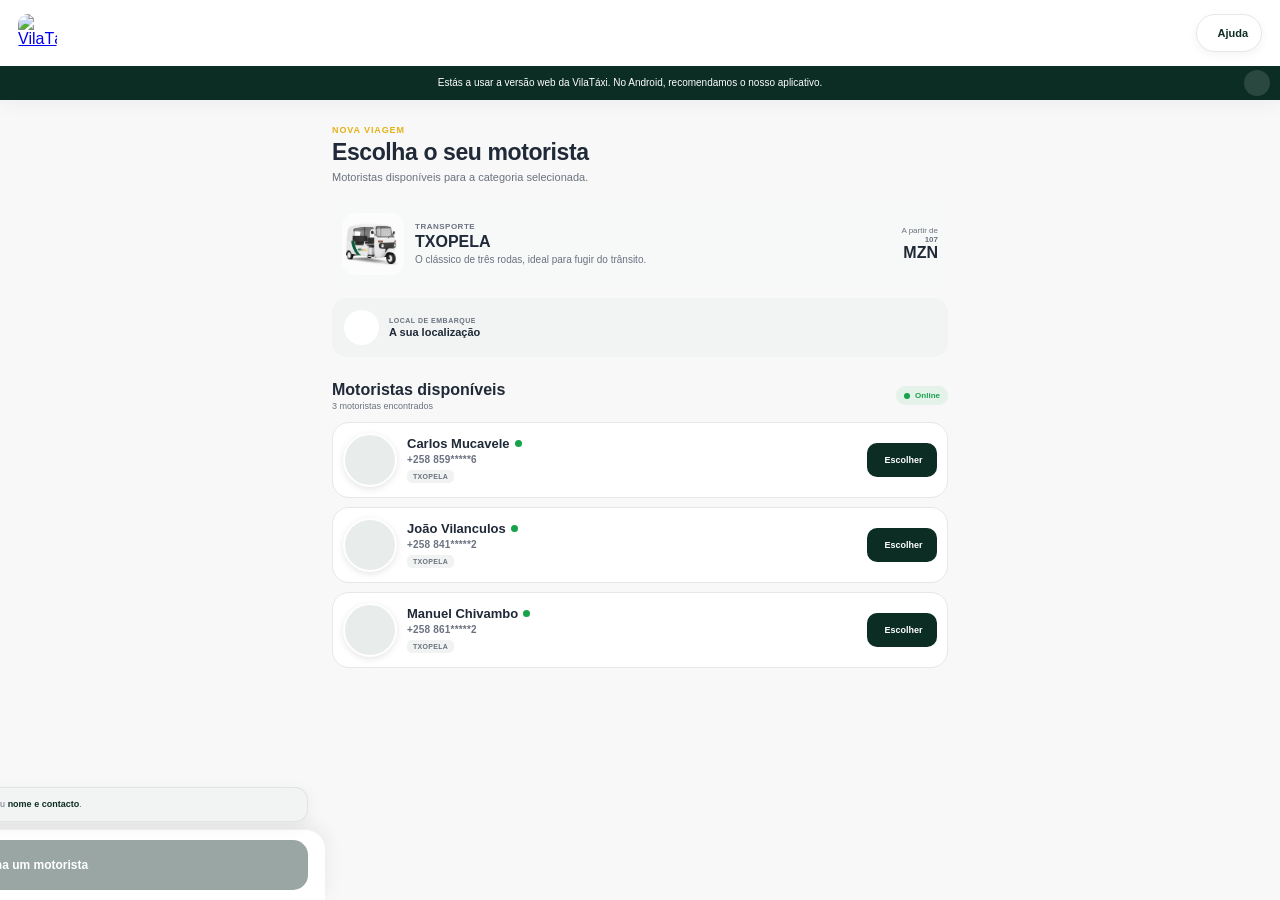
==== viagem/index.html @ b9bf46be "Create index.html" ====
<!DOCTYPE html>
<html lang="pt">

<head>

    <meta charset="UTF-8">

    <meta
        name="viewport"
        content="width=device-width, initial-scale=1.0, viewport-fit=cover"
    >

    <title>VilaTáxi - Escolher motorista</title>

    <!-- Satoshi -->
    <link
        href="https://api.fontshare.com/v2/css?f[]=satoshi@400,500,700,900&display=swap"
        rel="stylesheet"
    >
    

    <!-- Flaticon -->
    <link
        rel="stylesheet"
        href="https://cdn.jsdelivr.net/npm/@flaticon/flaticon-uicons@3.3.1/css/all/all.min.css"
    >

    <!-- CSS -->
    <link
        rel="stylesheet"
        href="pedirviagem.css"
    >
    
    <link rel="stylesheet" href="styles/transporte.css">
    <link rel="stylesheet" href="styles/aviso.css">

</head>

<body>

    <!-- ==========================================
         CABEÇALHO
    ========================================== -->

    <header class="navbar">

        <div class="nav-container">

            <a
                href="../index.html"
                class="logo"
                aria-label="VilaTáxi"
            >

                <img
                    src="https://i.supaimg.com/0c2919e9-36a7-40d3-ba4e-45bbb4658911/ccfa45b3-053c-4692-838f-c1f5b3a92fce.png"
                    alt="VilaTáxi"
                >

            </a>


            <!-- Ajuda -->

            <button
                id="helpButton"
                class="header-action"
                type="button"
                aria-label="Ajuda"
            >

                <i class="fi fi-rr-interrogation"></i>

                <span>Ajuda</span>

            </button>

        </div>


        <!-- ======================================
             AVISO IOS
        ====================================== -->

        <div
            class="ios-notice"
            id="iosNotice"
        >

            <i class="fi fi-rr-mobile"></i>

            <span>
                Estás a usar a versão web da VilaTáxi.
                No Android, recomendamos o nosso aplicativo.
            </span>


            <button
                id="closeIosNotice"
                class="close-notice"
                type="button"
                aria-label="Fechar aviso"
            >

                <i class="fi fi-rr-cross-small"></i>

            </button>

        </div>

    </header>


    <!-- ==========================================
         CONTEÚDO
    ========================================== -->

    <main class="drivers-page">

        <div class="page-container">

            <!-- ==================================
                 CABEÇALHO DA LISTA
            ================================== -->

            <section class="page-heading">

                <div>

                    <span class="page-label">
                        NOVA VIAGEM
                    </span>

                    <h1>
                        Escolha o seu motorista
                    </h1>

                    <p id="categoryDescription">
                        Motoristas disponíveis para a categoria selecionada.
                    </p>

                </div>

            </section>


            <!-- ==================================
                 TRANSPORTE
            ================================== -->

            <div class="vehicle-card">

                <img
                    id="vehicleImage"
                    class="vehicle-image"
                    src=""
                    alt="Transporte"
                >


                <div class="vehicle-info">

                    <span class="vehicle-label">
                        TRANSPORTE
                    </span>

                    <h2 id="vehicleName">
                        —
                    </h2>

                    <p id="vehicleDescription">
                        —
                    </p>

                </div>


                <div class="vehicle-price">

                    <span>
                        A partir de
                    </span>

                    <strong>

                        <span id="vehiclePrice">
                            —
                        </span>

                        MZN

                    </strong>

                </div>

            </div>


            <!-- ==================================
                 LOCALIZAÇÃO
            ================================== -->

            <section class="location-card">

                <div class="location-icon">

                    <i class="fi fi-rr-marker"></i>

                </div>


                <div>

                    <span>
                        LOCAL DE EMBARQUE
                    </span>

                    <strong>
                        A sua localização
                    </strong>

                </div>

            </section>


            <!-- ==================================
                 MOTORISTAS
            ================================== -->

            <section class="drivers-section">

                <div class="section-title">

                    <div>

                        <h2>
                            Motoristas disponíveis
                        </h2>

                        <p id="driverCount">
                            0 motoristas encontrados
                        </p>

                    </div>

                    <span class="online-indicator">

                        <i></i>

                        Online

                    </span>

                </div>


                <div
                    id="driversList"
                    class="drivers-list"
                ></div>

            </section>

        </div>


        <!-- ======================================
             BOTTOM ACTIONS
        ====================================== -->

        <div class="bottom-actions">
            
            <!-- Aviso de privacidade -->
<div class="driver-notice">

    <i class="fi fi-rr-shield-check"></i>

    <span>
        Ao clicar em <strong>Continuar</strong>, o motorista será
        notificado e terá acesso ao seu <strong>nome e contacto</strong>.
    </span>

</div>

            <!-- Promoções -->

            <button
                id="promotionButton"
                class="promotion-button"
                type="button"
                aria-label="Promoções"
            >

                <i class="fi fi-rr-badge-percent"></i>

            </button>


            <!-- Continuar -->

            <button
                id="continueButton"
                class="request-button"
                type="button"
                disabled
            >

                <span>
                    Escolha um motorista
                </span>

                <i class="fi fi-rr-arrow-small-right"></i>

            </button>

        </div>

    </main>


    <!-- ==========================================
         MODAL DE PROMOÇÕES
    ========================================== -->

    <div
        id="promotionModal"
        class="modal-overlay"
        aria-hidden="true"
    >

        <div class="promotion-modal">

            <button
                id="closePromotion"
                class="modal-close"
                type="button"
                aria-label="Fechar"
            >

                <i class="fi fi-rr-cross-small"></i>

            </button>


            <div class="promotion-icon">

                <i class="fi fi-rr-badge-percent"></i>

            </div>


            <h2>
                Promoções
            </h2>


            <p>
                Não temos promoções disponíveis no momento.
            </p>


            <button
                id="promotionOk"
                class="modal-button"
                type="button"
            >

                Entendido

            </button>

        </div>

    </div>


    <!-- ==========================================
         MODAL DE AJUDA
    ========================================== -->

    <div
        id="helpModal"
        class="modal-overlay"
        aria-hidden="true"
    >

        <div class="promotion-modal">

            <button
                id="closeHelp"
                class="modal-close"
                type="button"
                aria-label="Fechar"
            >

                <i class="fi fi-rr-cross-small"></i>

            </button>


            <div class="help-icon">

                <i class="fi fi-rr-interrogation"></i>

            </div>


            <h2>
                Precisa de ajuda?
            </h2>


            <p>
                Escolha um motorista disponível para continuar
                com o pedido da sua viagem.
            </p>


            <button
                id="helpOk"
                class="modal-button"
                type="button"
            >

                Entendido

            </button>

        </div>

    </div>


    <!-- JavaScript -->

    <script
        src="pedirviagem.js"
    ></script>

</body>

  </html>
---- viagem/pedirviagem.css ----
/* ==========================================
   VARIÁVEIS
========================================== */

:root {

    --primary-green: #0C2D24;
    --primary-green-light: #123B2E;

    --accent-yellow: #E5B218;

    --background: #F7F8F7;

    --card-bg: #FFFFFF;

    --text-dark: #1F2937;

    --text-muted: #6B7280;

    --border-color: #E5E7EB;

    --success: #16A34A;

}


/* ==========================================
   RESET
========================================== */

* {

    box-sizing: border-box;

    margin: 0;
    padding: 0;

    font-family:
        'Satoshi',
        -apple-system,
        BlinkMacSystemFont,
        sans-serif;

    -webkit-tap-highlight-color: transparent;

}


html,
body {

    width: 100%;
    min-height: 100%;

}


body {

    background:
        var(--background);

    color:
        var(--text-dark);

}


/* ==========================================
   HEADER
========================================== */

.navbar {

    position: fixed;

    top: 0;
    left: 0;

    width: 100%;

    z-index: 1000;

    background:
        rgba(255,255,255,.96);

    backdrop-filter:
        blur(18px);

    -webkit-backdrop-filter:
        blur(18px);

    box-shadow:
        0 3px 18px rgba(0,0,0,.05);

}


.nav-container {

    height: 66px;

    padding:
        10px 18px;

    display: flex;

    align-items: center;

    justify-content: space-between;

}


.logo {

    display: flex;

    align-items: center;

}


.logo img {

    width: 39px;
    height: 39px;

    object-fit: cover;

    border-radius: 10px;

}


/* ==========================================
   BOTÃO AJUDA
========================================== */

.header-action {

    height: 38px;

    padding:
        0 13px;

    border:
        1px solid var(--border-color);

    border-radius: 20px;

    background:
        #fff;

    color:
        var(--primary-green);

    display: flex;

    align-items: center;

    justify-content: center;

    gap: 7px;

    font-size: 11px;

    font-weight: 800;

    box-shadow:
        0 3px 10px rgba(0,0,0,.05);

    cursor: pointer;

}


.header-action i {

    font-size: 15px;

}


/* ==========================================
   AVISO IOS
========================================== */

.ios-notice {

    position: relative;

    min-height: 34px;

    width: 100%;

    padding:
        7px 43px 7px 15px;

    display: flex;

    align-items: center;

    justify-content: center;

    gap: 8px;

    background:
        var(--primary-green);

    color:
        #fff;

    font-size: 10px;

    line-height: 1.35;

    text-align: center;

}


.close-notice {

    position: absolute;

    right: 10px;

    top: 50%;

    transform:
        translateY(-50%);

    width: 26px;
    height: 26px;

    border: none;

    border-radius: 50%;

    background:
        rgba(255,255,255,.13);

    color:
        #fff;

    display: flex;

    align-items: center;
    justify-content: center;

    font-size: 16px;

    cursor: pointer;

}


/* ==========================================
   PÁGINA
========================================== */

.drivers-page {

    min-height: 100vh;

    padding-top: 120px;

    padding-bottom:
        calc(92px + env(safe-area-inset-bottom));

}


.page-container {

    width: 100%;

    max-width: 700px;

    margin:
        0 auto;

    padding:
        0 17px;

}


/* ==========================================
   TÍTULO
========================================== */

.page-heading {

    margin-bottom: 17px;

}


.page-label {

    display: block;

    color:
        var(--accent-yellow);

    font-size: 9px;

    font-weight: 900;

    letter-spacing: .9px;

    margin-bottom: 4px;

}


.page-heading h1 {

    font-size: 23px;

    line-height: 1.15;

    font-weight: 900;

    letter-spacing: -.4px;

}


.page-heading p {

    margin-top: 5px;

    color:
        var(--text-muted);

    font-size: 11px;

    line-height: 1.4;

}


/* ==========================================
   CATEGORIA
========================================== */

.category-card {

    width: 100%;

    min-height: 72px;

    padding: 10px 12px;

    background:
        var(--card-bg);

    border-radius: 17px;

    display: flex;

    align-items: center;

    gap: 11px;

    margin-bottom: 10px;

}


.category-icon {

    width: 48px;
    height: 48px;

    flex-shrink: 0;

    border-radius: 14px;

    background:
        rgba(12,45,36,.08);

    color:
        var(--primary-green);

    display: flex;

    align-items: center;
    justify-content: center;

}


.category-icon i {

    font-size: 21px;

}


.category-info {

    flex: 1;

}


.category-info span {

    display: block;

    color:
        var(--text-muted);

    font-size: 7px;

    font-weight: 900;

    letter-spacing: .6px;

}


.category-info strong {

    display: block;

    margin-top: 3px;

    font-size: 14px;

    font-weight: 900;

}


.category-check {

    width: 27px;
    height: 27px;

    border-radius: 50%;

    background:
        rgba(22,163,74,.10);

    color:
        var(--success);

    display: flex;

    align-items: center;
    justify-content: center;

    font-size: 12px;

}


/* ==========================================
   LOCALIZAÇÃO
========================================== */

.location-card {

    display: flex;

    align-items: center;

    gap: 10px;

    min-height: 59px;

    padding:
        10px 12px;

    background:
        #F1F4F2;

    border-radius: 15px;

    margin-bottom: 24px;

}


.location-icon {

    width: 35px;
    height: 35px;

    flex-shrink: 0;

    border-radius: 50%;

    background:
        #fff;

    color:
        var(--primary-green);

    display: flex;

    align-items: center;
    justify-content: center;

}


.location-icon i {

    font-size: 13px;

}


.location-card span {

    display: block;

    font-size: 7px;

    color:
        var(--text-muted);

    font-weight: 900;

    letter-spacing: .5px;

}


.location-card strong {

    display: block;

    margin-top: 2px;

    font-size: 11px;

    font-weight: 800;

}


/* ==========================================
   TÍTULO DA LISTA
========================================== */

.drivers-section {

    width: 100%;

}


.section-title {

    display: flex;

    align-items: center;

    justify-content: space-between;

    margin-bottom: 11px;

}


.section-title h2 {

    font-size: 16px;

    font-weight: 900;

}


.section-title p {

    margin-top: 2px;

    font-size: 9px;

    color:
        var(--text-muted);

}


.online-indicator {

    display: flex;

    align-items: center;

    gap: 5px;

    padding:
        5px 8px;

    border-radius: 20px;

    background:
        rgba(22,163,74,.08);

    color:
        var(--success);

    font-size: 8px;

    font-weight: 900;

}


.online-indicator i {

    width: 6px;
    height: 6px;

    border-radius: 50%;

    background:
        var(--success);

}


/* ==========================================
   LISTA MOTORISTAS
========================================== */

.drivers-list {

    display: flex;

    flex-direction: column;

    gap: 9px;

}


/* ==========================================
   CARD MOTORISTA
========================================== */

.driver-card {

    width: 100%;

    min-height: 76px;

    padding:
        10px;

    background:
        var(--card-bg);

    border:
        1px solid var(--border-color);

    border-radius: 17px;

    display: flex;

    align-items: center;

    gap: 10px;

    transition:
        border-color .2s ease,
        transform .15s ease,
        box-shadow .2s ease;

}


.driver-card.selected {

    border:
        2px solid var(--primary-green);

    box-shadow:
        0 5px 18px rgba(12,45,36,.09);

}


.driver-card:active {

    transform:
        scale(.99);

}


/* ==========================================
   AVATAR
========================================== */

.driver-avatar {

    width: 54px;
    height: 54px;

    flex-shrink: 0;

    border-radius: 50%;

    object-fit: cover;

    background:
        #E8ECEA;

    border:
        2px solid #fff;

    box-shadow:
        0 2px 7px rgba(0,0,0,.10);

}


/* ==========================================
   DADOS DO MOTORISTA
========================================== */

.driver-info {

    min-width: 0;

    flex: 1;

}


.driver-name-row {

    display: flex;

    align-items: center;

    gap: 5px;

}


.driver-name {

    font-size: 13px;

    font-weight: 900;

    white-space: nowrap;

    overflow: hidden;

    text-overflow: ellipsis;

}


.driver-status {

    width: 7px;
    height: 7px;

    flex-shrink: 0;

    border-radius: 50%;

    background:
        var(--success);

}


.driver-phone {

    margin-top: 3px;

    color:
        var(--text-muted);

    font-size: 10px;

    font-weight: 600;

    letter-spacing: .2px;

}


.driver-category {

    display: inline-block;

    margin-top: 4px;

    padding:
        3px 6px;

    border-radius: 5px;

    background:
        #F1F3F2;

    color:
        var(--text-muted);

    font-size: 7px;

    font-weight: 900;

    letter-spacing: .3px;

}


/* ==========================================
   BOTÃO ESCOLHER
========================================== */

.choose-driver {

    flex-shrink: 0;

    min-width: 70px;

    height: 34px;

    padding:
        0 9px;

    border: none;

    border-radius: 10px;

    background:
        var(--primary-green);

    color:
        #fff;

    font-size: 9px;

    font-weight: 900;

    cursor: pointer;

}


.choose-driver.selected {

    background:
        var(--accent-yellow);

    color:
        var(--primary-green);

}


.choose-driver i {

    margin-right: 3px;

}


/* ==========================================
   AÇÕES INFERIORES
========================================== */

.bottom-actions {

    position: fixed;

    left: 0;
    right: 0;
    bottom: 0;

    z-index: 900;

    display: flex;

    align-items: center;

    gap: 9px;

    padding:
        10px 17px;

    padding-bottom:
        calc(10px + env(safe-area-inset-bottom));

    background:
        rgba(255,255,255,.96);

    backdrop-filter:
        blur(18px);

    -webkit-backdrop-filter:
        blur(18px);

    border-top:
        1px solid rgba(0,0,0,.05);

    box-shadow:
        0 -5px 20px rgba(0,0,0,.07);

}


/* ==========================================
   BOTÃO PROMOÇÕES
========================================== */

.promotion-button {

    width: 50px;
    height: 50px;

    flex-shrink: 0;

    border:
        1px solid var(--border-color);

    border-radius: 15px;

    background:
        #fff;

    color:
        var(--accent-yellow);

    display: flex;

    align-items: center;
    justify-content: center;

    font-size: 18px;

    box-shadow:
        0 3px 10px rgba(0,0,0,.05);

    cursor: pointer;

}


.promotion-button:active {

    transform:
        scale(.96);

}


/* ==========================================
   BOTÃO PRINCIPAL
========================================== */

.request-button {

    flex: 1;

    height: 50px;

    border: none;

    border-radius: 15px;

    background:
        var(--primary-green);

    color:
        #fff;

    display: flex;

    align-items: center;
    justify-content: center;

    gap: 8px;

    font-size: 12px;

    font-weight: 900;

    cursor: pointer;

}


.request-button i {

    font-size: 17px;

}


.request-button:active {

    transform:
        scale(.98);

}


.request-button:disabled {

    opacity: .42;

    cursor:
        not-allowed;

}


/* ==========================================
   MODAIS
========================================== */

.modal-overlay {

    position: fixed;

    inset: 0;

    z-index: 2000;

    background:
        rgba(0,0,0,.48);

    display: none;

    align-items: flex-end;

    justify-content: center;

    padding: 15px;

}


.modal-overlay.show {

    display: flex;

}


.promotion-modal {

    position: relative;

    width: 100%;

    max-width: 430px;

    background:
        #fff;

    border-radius: 24px;

    padding:
        28px 22px 22px;

    text-align: center;

    box-shadow:
        0 15px 50px rgba(0,0,0,.22);

    animation:
        modalUp .25s ease;

}


@keyframes modalUp {

    from {

        opacity: 0;

        transform:
            translateY(25px);

    }

    to {

        opacity: 1;

        transform:
            translateY(0);

    }

}


.modal-close {

    position: absolute;

    top: 12px;
    right: 12px;

    width: 30px;
    height: 30px;

    border: none;

    border-radius: 50%;

    background:
        #F2F3F3;

    color:
        var(--text-muted);

    display: flex;

    align-items: center;
    justify-content: center;

    font-size: 17px;

}


.promotion-icon,
.help-icon {

    width: 58px;
    height: 58px;

    margin:
        0 auto 13px;

    border-radius: 18px;

    background:
        rgba(229,178,24,.13);

    color:
        var(--accent-yellow);

    display: flex;

    align-items: center;
    justify-content: center;

    font-size: 24px;

}


.help-icon {

    background:
        rgba(12,45,36,.09);

    color:
        var(--primary-green);

}


.promotion-modal h2 {

    font-size: 19px;

    font-weight: 900;

}


.promotion-modal p {

    margin:
        7px auto 19px;

    max-width: 290px;

    color:
        var(--text-muted);

    font-size: 11px;

    line-height: 1.5;

}


.modal-button {

    width: 100%;

    height: 46px;

    border: none;

    border-radius: 13px;

    background:
        var(--primary-green);

    color:
        #fff;

    font-size: 11px;

    font-weight: 900;

}


/* ==========================================
   RESPONSIVO
========================================== */

@media (min-width: 768px) {

    .drivers-page {

        padding-top: 125px;

    }


    .page-container {

        max-width: 650px;

    }


    .bottom-actions {

        left: 50%;

        right: auto;

        width: 650px;

        max-width:
            calc(100% - 30px);

        transform:
            translateX(-50%);

        border-radius:
            20px 20px 0 0;

    }

   }
---- viagem/styles/transporte.css ----
/* ==========================================
   TRANSPORTE
========================================== */

.vehicle-card {

    display: flex;

    align-items: center;

    gap: 11px;

    padding: 10px;

    background:
        #F7F8F8;

    border-radius: 16px;

    margin-bottom: 13px;

}


.vehicle-image {

    width: 62px;
    height: 62px;

    flex-shrink: 0;

    object-fit: cover;

    border-radius: 13px;

}


.vehicle-info {

    flex: 1;

    min-width: 0;

}


.vehicle-label {

    display: block;

    font-size: 8px;

    color:
        var(--text-muted);

    font-weight: 800;

    letter-spacing: .5px;

}


.vehicle-info h2 {

    font-size: 16px;

    font-weight: 900;

    margin-top: 2px;

}


.vehicle-info p {

    font-size: 10px;

    color:
        var(--text-muted);

    line-height: 1.3;

    margin-top: 2px;

}


.vehicle-price {

    text-align: right;

    flex-shrink: 0;

}


.vehicle-price span {

    display: block;

    font-size: 8px;

    color:
        var(--text-muted);

}


.vehicle-price strong {

    font-size: 16px;

    font-weight: 900;

    white-space: nowrap;

}
---- viagem/styles/aviso.css ----
/* ==========================================
   AVISO SOBRE O MOTORISTA
========================================== */

.driver-notice {

    position: absolute;

    left: 17px;
    right: 17px;

    bottom: calc(100% + 8px);

    display: flex;

    align-items: flex-start;

    gap: 9px;

    padding: 10px 12px;

    background:
        #F1F4F2;

    border:
        1px solid rgba(12,45,36,.08);

    border-radius: 13px;

    color:
        var(--text-muted);

    font-size: 9px;

    line-height: 1.4;

    box-shadow:
        0 5px 18px rgba(0,0,0,.06);

}


.driver-notice i {

    flex-shrink: 0;

    margin-top: 1px;

    color:
        var(--primary-green);

    font-size: 14px;

}


.driver-notice span {

    flex: 1;

}


.driver-notice strong {

    color:
        var(--primary-green);

    font-weight: 900;

}


.bottom-actions {

    position: fixed;

    left: 0;
    right: 0;
    bottom: 0;

    z-index: 900;

    display: flex;

    align-items: center;

    gap: 9px;

    padding:
        10px 17px;

    padding-bottom:
        calc(10px + env(safe-area-inset-bottom));

    background:
        rgba(255,255,255,.96);

    backdrop-filter:
        blur(18px);

    -webkit-backdrop-filter:
        blur(18px);

    border-top:
        1px solid rgba(0,0,0,.05);

    box-shadow:
        0 -5px 20px rgba(0,0,0,.07);

  }
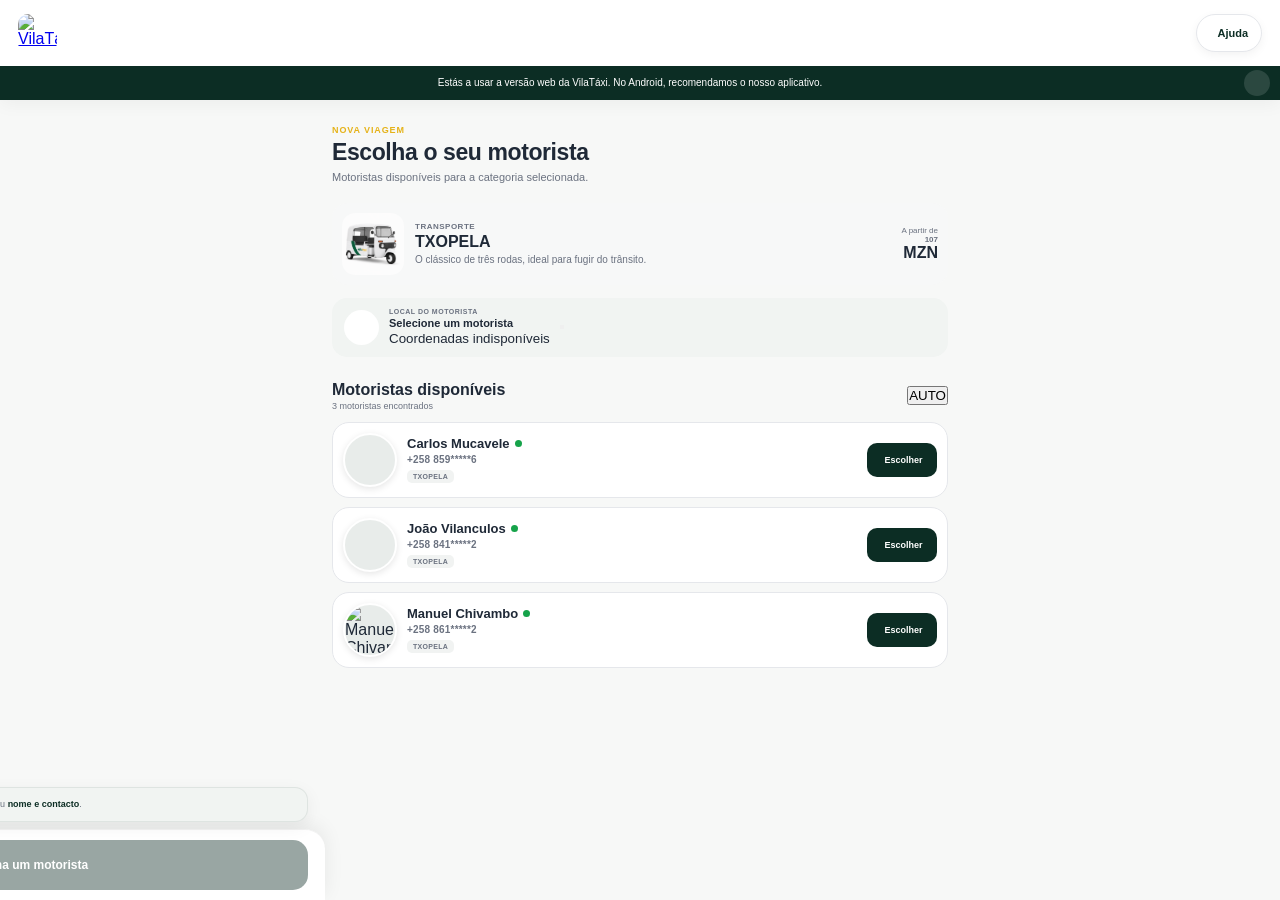
==== commit 2c1c61e5: "Update index.html" ====
--- a/viagem/index.html
+++ b/viagem/index.html
@@ -33,6 +33,7 @@
     
     <link rel="stylesheet" href="styles/transporte.css">
     <link rel="stylesheet" href="styles/aviso.css">
+    <link rel="stylesheet" href="styles/auto.css">
 
 </head>
 
@@ -197,32 +198,46 @@
 
 
             <!-- ==================================
-                 LOCALIZAÇÃO
-            ================================== -->
-
-            <section class="location-card">
-
-                <div class="location-icon">
-
-                    <i class="fi fi-rr-marker"></i>
-
-                </div>
-
-
-                <div>
-
-                    <span>
-                        LOCAL DE EMBARQUE
-                    </span>
-
-                    <strong>
-                        A sua localização
-                    </strong>
-
-                </div>
-
-            </section>
-
+     LOCALIZAÇÃO DO MOTORISTA
+================================== -->
+
+<section class="location-card">
+
+    <div class="location-icon">
+
+        <i class="fi fi-rr-marker"></i>
+
+    </div>
+
+    <div class="driver-location-info">
+
+        <span>
+            LOCAL DO MOTORISTA
+        </span>
+
+        <strong id="driverLocation">
+            Selecione um motorista
+        </strong>
+
+        <small id="driverCoordinates">
+            Coordenadas indisponíveis
+        </small>
+
+    </div>
+
+    <button
+        id="copyCoordinates"
+        class="copy-coordinates"
+        type="button"
+        aria-label="Copiar coordenadas"
+        title="Copiar coordenadas"
+    >
+
+        <i class="fi fi-rr-copy"></i>
+
+    </button>
+
+</section>
 
             <!-- ==================================
                  MOTORISTAS
@@ -244,13 +259,17 @@
 
                     </div>
 
-                    <span class="online-indicator">
-
-                        <i></i>
-
-                        Online
-
-                    </span>
+                    <button
+    id="autoDriverButton"
+    class="auto-driver-button"
+    type="button"
+>
+
+    <i class="fi fi-rr-bolt"></i>
+
+    <span>AUTO</span>
+
+</button>
 
                 </div>
 
@@ -437,7 +456,8 @@
     <script
         src="pedirviagem.js"
     ></script>
+    <script src="driver.js"></script>
 
 </body>
 
-  </html>
+    </html>
